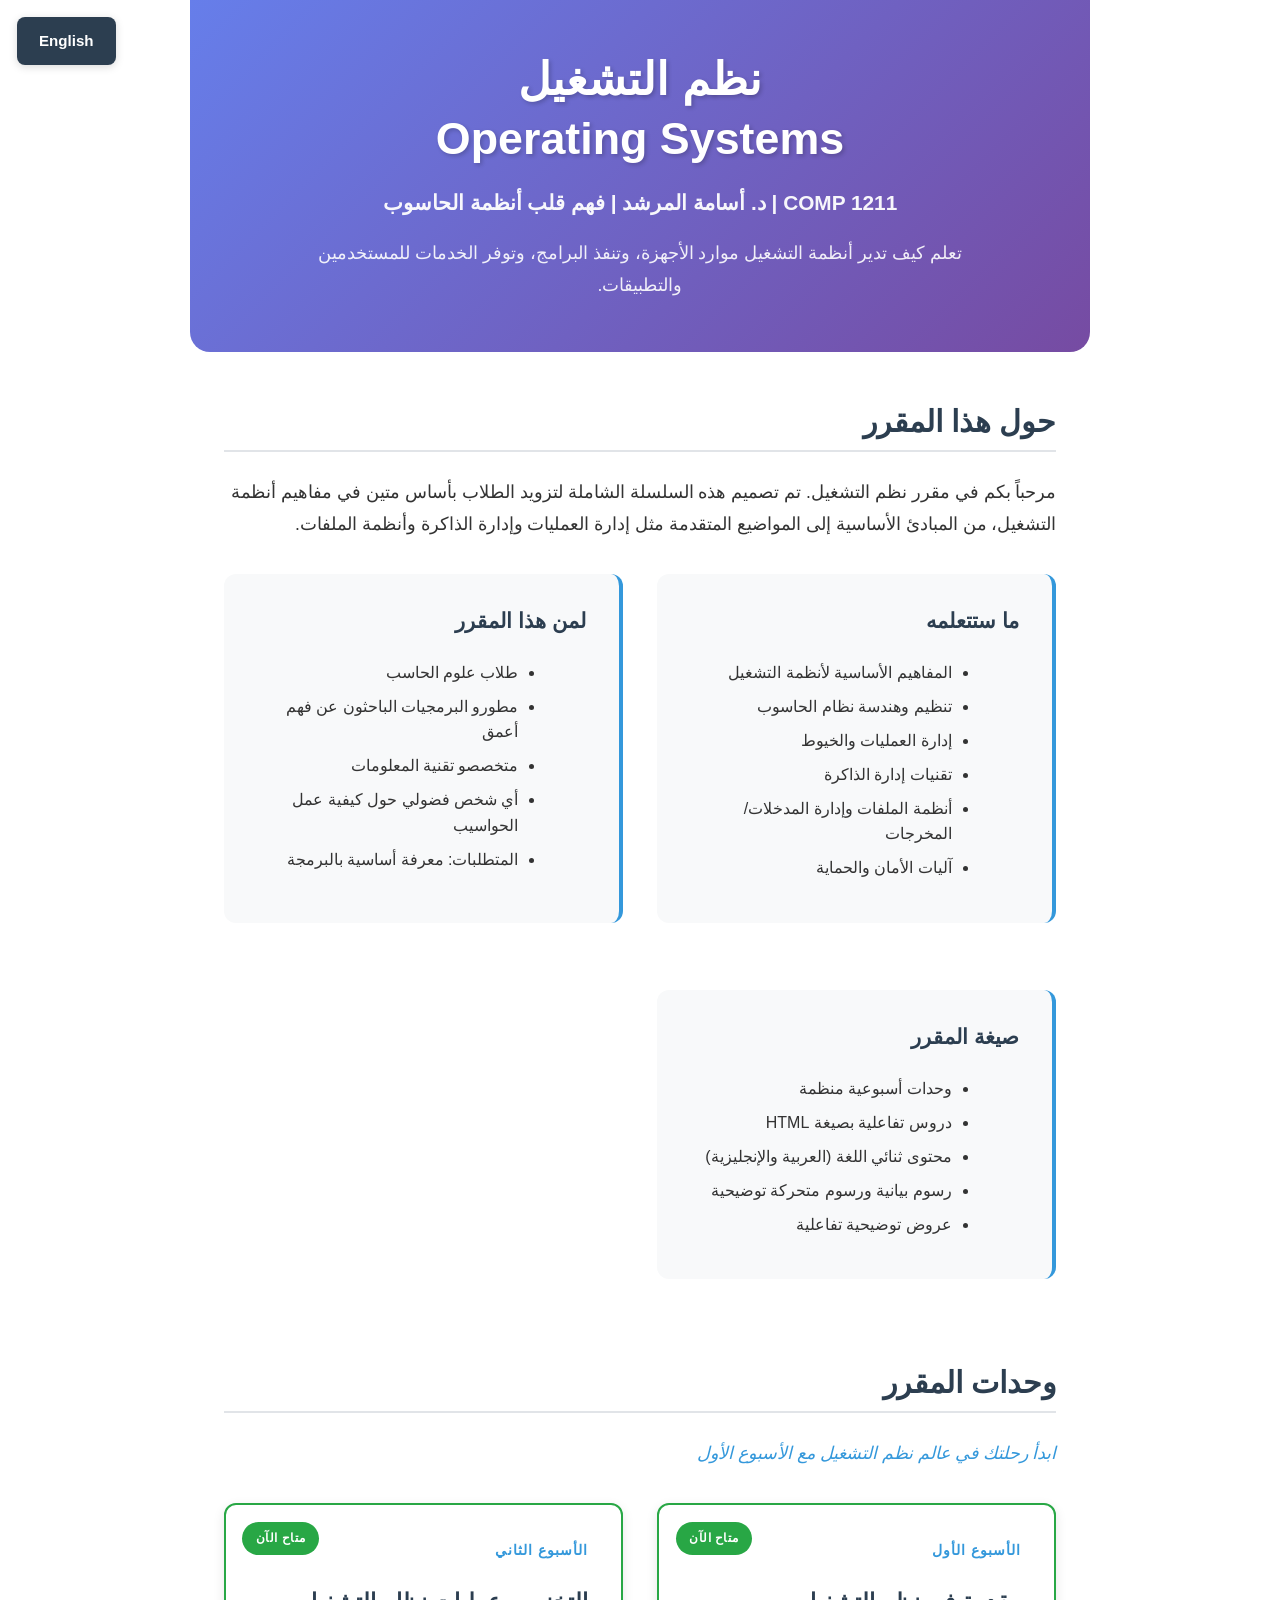
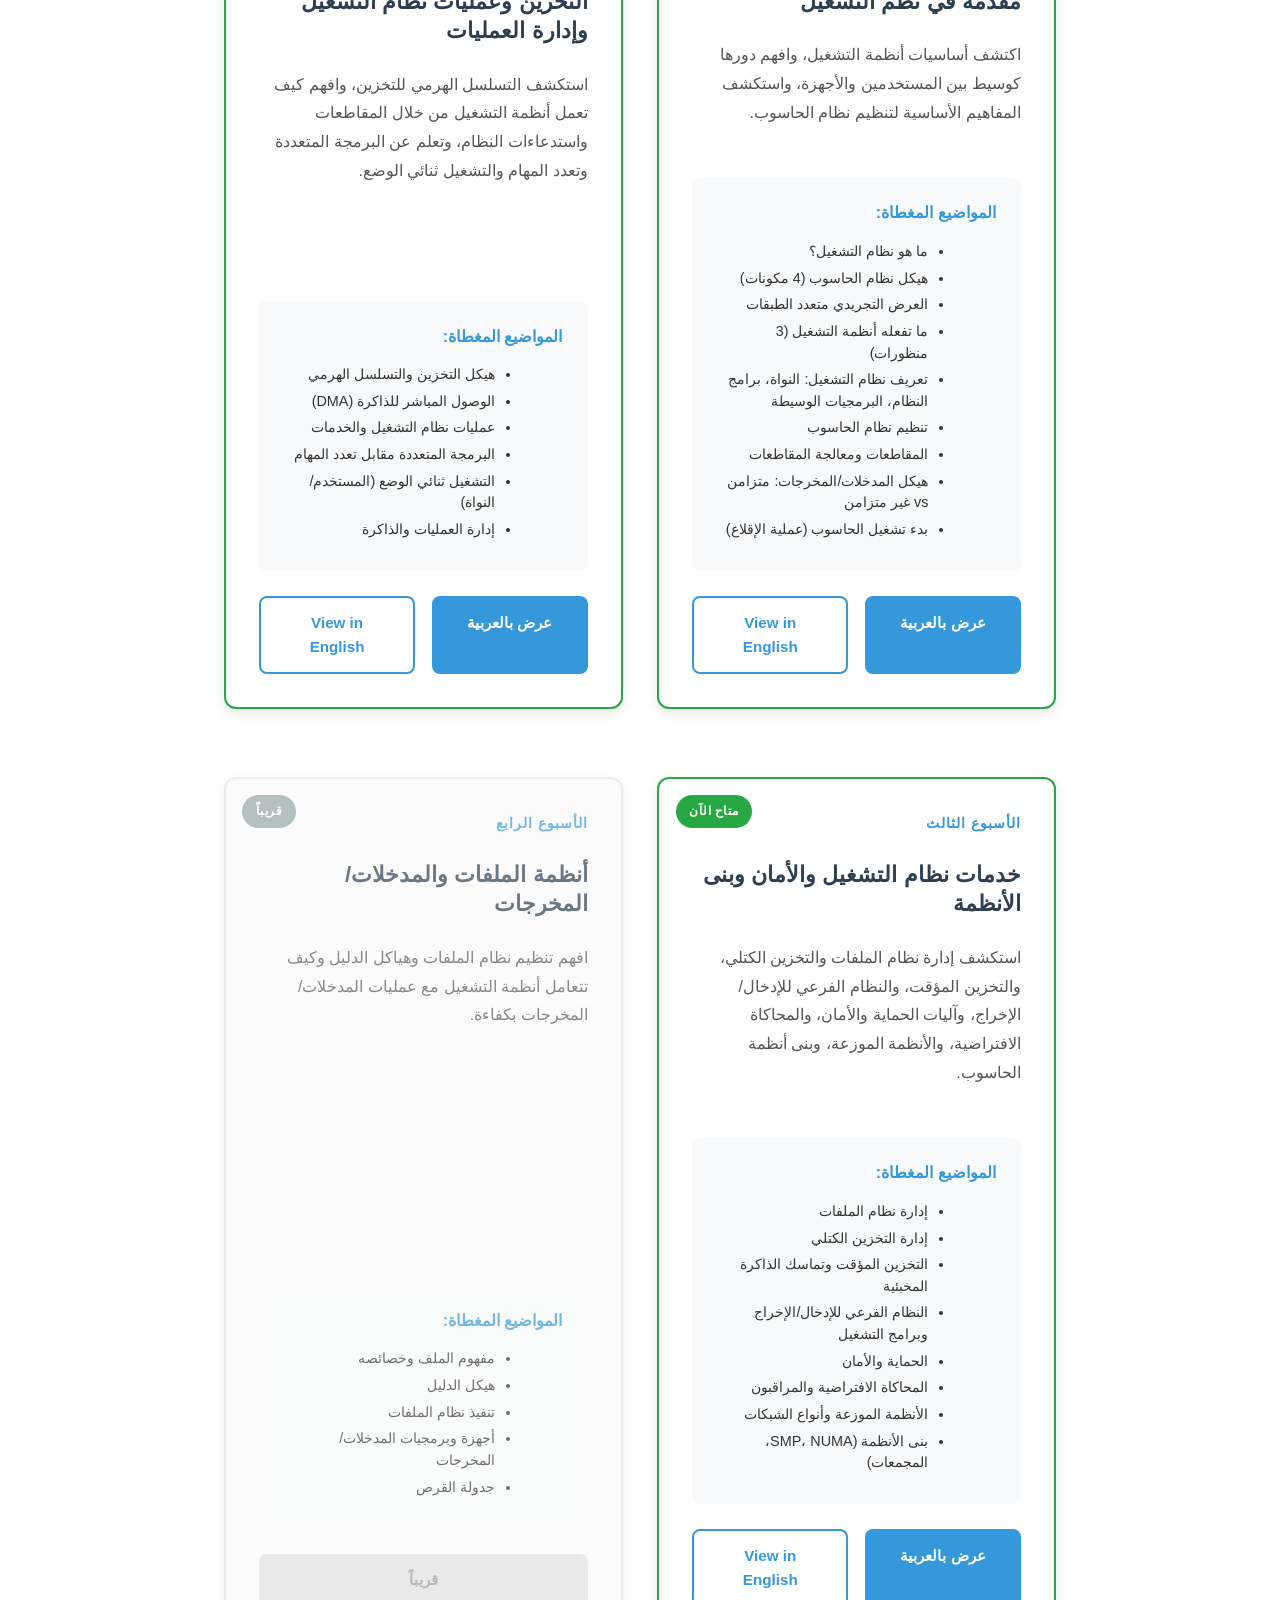
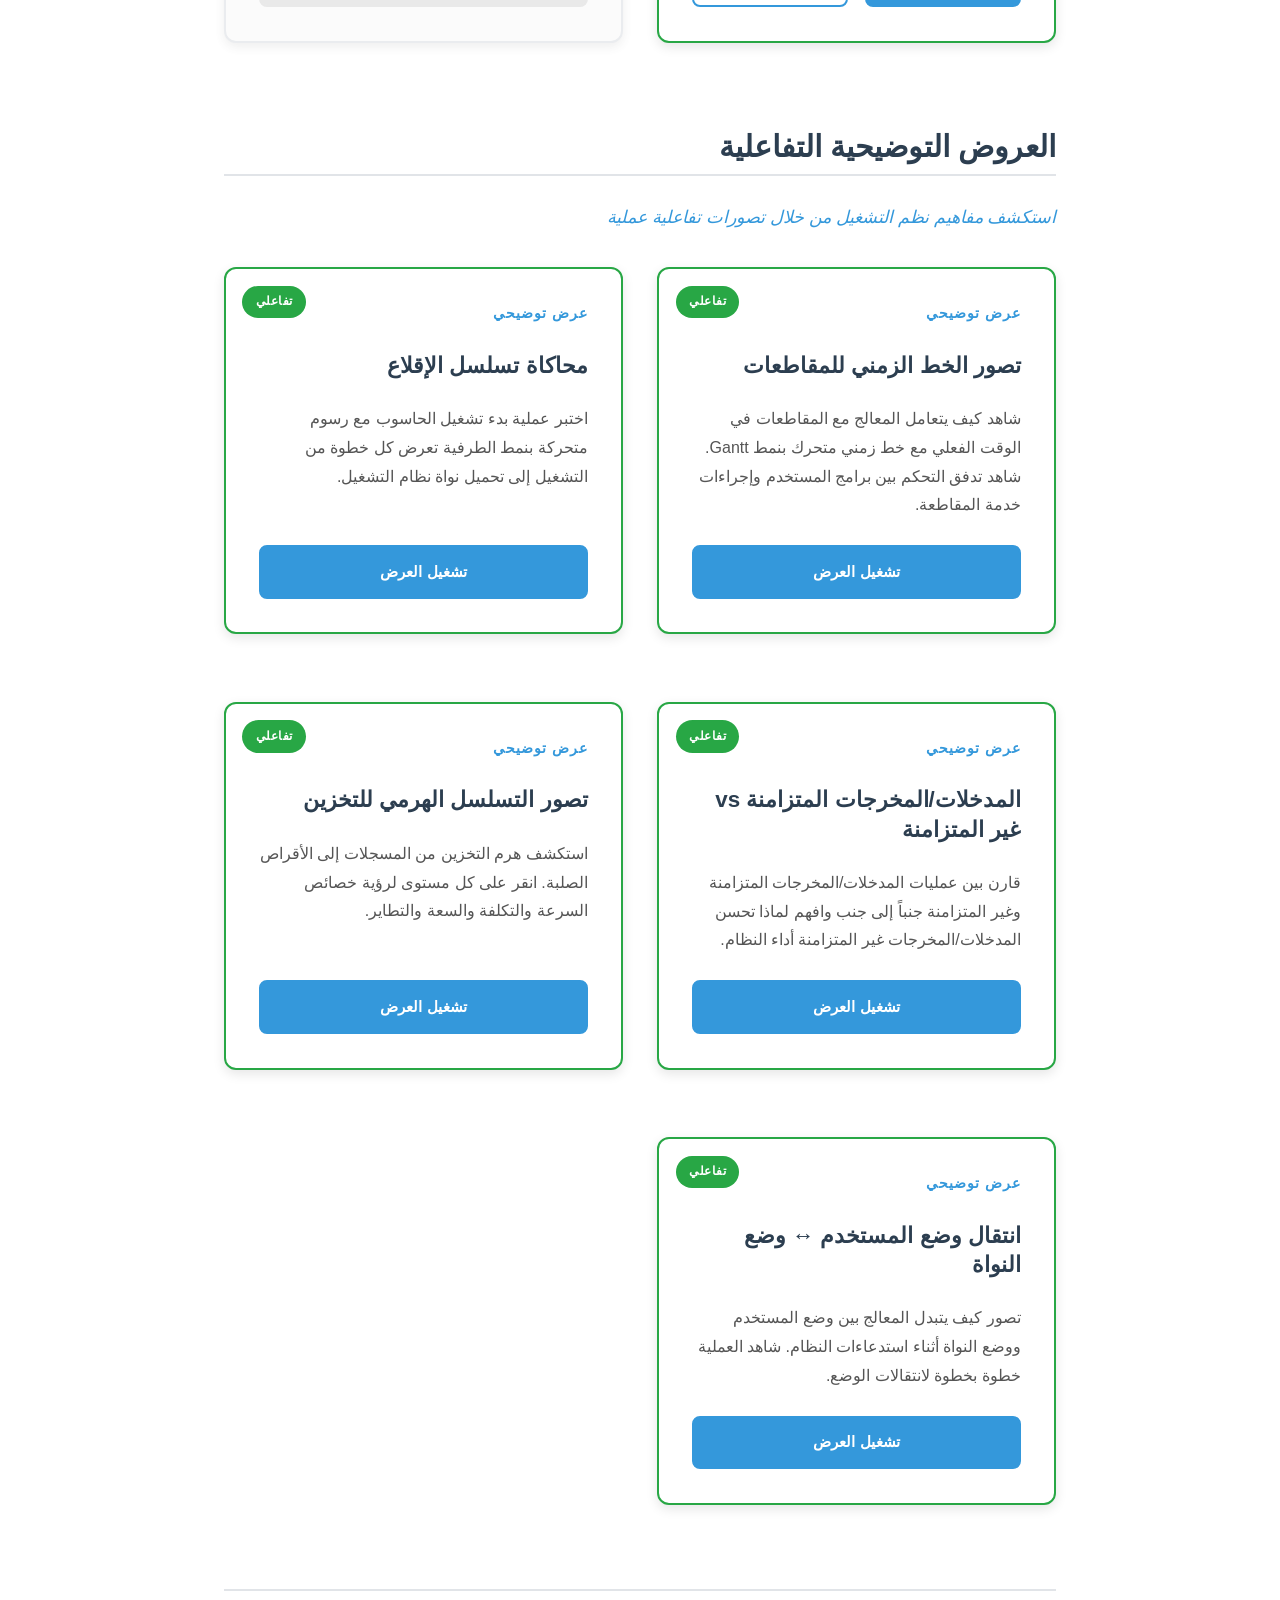
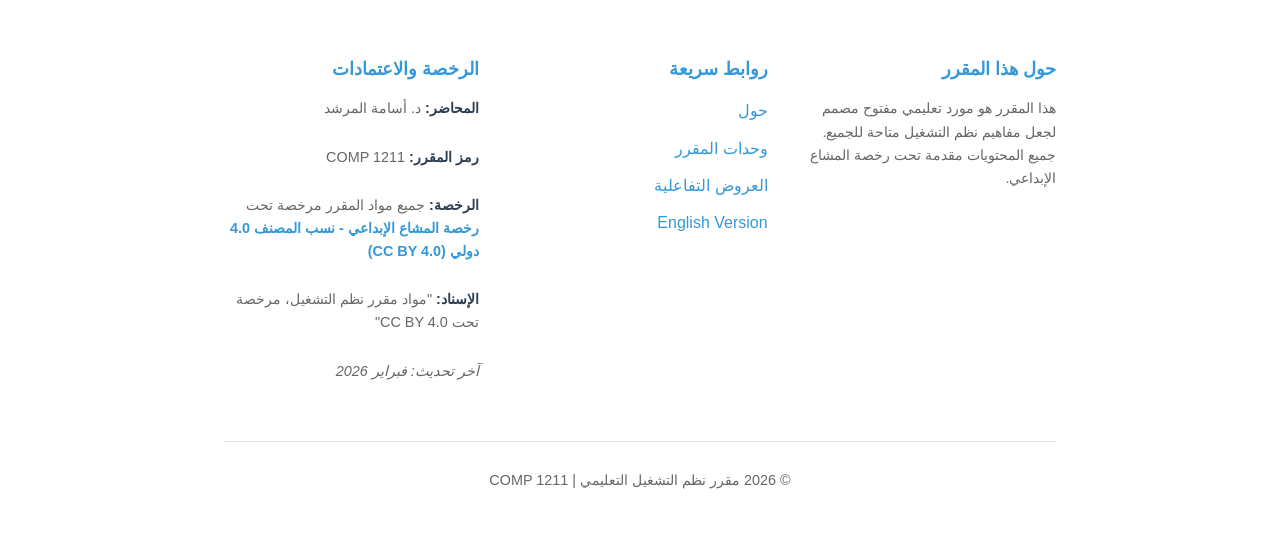
==== index_ar.html @ 10c5f525 "Initial commit Co-Authored-By: Claude Opus 4.6 <noreply@anthropic.com>" ====
<!DOCTYPE html>
<html lang="ar" dir="rtl">
<head>
    <meta charset="UTF-8">
    <meta name="viewport" content="width=device-width, initial-scale=1.0">
    <meta name="description" content="مقرر نظم التشغيل - تعلم مفاهيم أنظمة التشغيل وإدارة العمليات وإدارة الذاكرة والمزيد">
    <meta name="keywords" content="نظم التشغيل, علوم الحاسب, إدارة العمليات, إدارة الذاكرة, تعليم">
    <title>نظم التشغيل | Operating Systems Course</title>
    <link rel="stylesheet" href="css/styles.css">
    <link href="https://fonts.googleapis.com/css2?family=Cairo:wght@400;600;700&display=swap" rel="stylesheet">
</head>
<body>
    <!-- Language Switcher -->
    <div class="language-switcher">
        <a href="index.html" class="lang-button" title="Switch to English">English</a>
    </div>

    <header class="course-header">
        <h1>نظم التشغيل<br>Operating Systems</h1>
        <p class="course-subtitle">COMP 1211 | د. أسامة المرشد | فهم قلب أنظمة الحاسوب</p>
        <p class="course-tagline">تعلم كيف تدير أنظمة التشغيل موارد الأجهزة، وتنفذ البرامج، وتوفر الخدمات للمستخدمين والتطبيقات.</p>
    </header>

    <main>
        <!-- Course Overview Section -->
        <section id="overview" class="course-overview">
            <h2>حول هذا المقرر</h2>
            <p class="overview-intro">
                مرحباً بكم في مقرر نظم التشغيل. تم تصميم هذه السلسلة الشاملة لتزويد الطلاب
                بأساس متين في مفاهيم أنظمة التشغيل، من المبادئ الأساسية إلى المواضيع المتقدمة
                مثل إدارة العمليات وإدارة الذاكرة وأنظمة الملفات.
            </p>

            <div class="overview-grid">
                <article class="overview-card">
                    <h3>ما ستتعلمه</h3>
                    <ul>
                        <li>المفاهيم الأساسية لأنظمة التشغيل</li>
                        <li>تنظيم وهندسة نظام الحاسوب</li>
                        <li>إدارة العمليات والخيوط</li>
                        <li>تقنيات إدارة الذاكرة</li>
                        <li>أنظمة الملفات وإدارة المدخلات/المخرجات</li>
                        <li>آليات الأمان والحماية</li>
                    </ul>
                </article>

                <article class="overview-card">
                    <h3>لمن هذا المقرر</h3>
                    <ul>
                        <li>طلاب علوم الحاسب</li>
                        <li>مطورو البرمجيات الباحثون عن فهم أعمق</li>
                        <li>متخصصو تقنية المعلومات</li>
                        <li>أي شخص فضولي حول كيفية عمل الحواسيب</li>
                        <li>المتطلبات: معرفة أساسية بالبرمجة</li>
                    </ul>
                </article>

                <article class="overview-card">
                    <h3>صيغة المقرر</h3>
                    <ul>
                        <li>وحدات أسبوعية منظمة</li>
                        <li>دروس تفاعلية بصيغة HTML</li>
                        <li>محتوى ثنائي اللغة (العربية والإنجليزية)</li>
                        <li>رسوم بيانية ورسوم متحركة توضيحية</li>
                        <li>عروض توضيحية تفاعلية</li>
                    </ul>
                </article>
            </div>
        </section>

        <!-- Weekly Modules Section -->
        <section id="modules" class="modules-section">
            <h2>وحدات المقرر</h2>
            <p class="section-intro">ابدأ رحلتك في عالم نظم التشغيل مع الأسبوع الأول</p>

            <div class="week-cards-grid">
                <!-- Week 1 - Available -->
                <article class="week-card available">
                    <div class="week-number">الأسبوع الأول</div>
                    <span class="status-badge available">متاح الآن</span>

                    <h3>مقدمة في نظم التشغيل</h3>
                    <p class="week-description">
                        اكتشف أساسيات أنظمة التشغيل، وافهم دورها كوسيط
                        بين المستخدمين والأجهزة، واستكشف المفاهيم الأساسية لتنظيم نظام الحاسوب.
                    </p>

                    <div class="week-topics">
                        <h4>المواضيع المغطاة:</h4>
                        <ul>
                            <li>ما هو نظام التشغيل؟</li>
                            <li>هيكل نظام الحاسوب (4 مكونات)</li>
                            <li>العرض التجريدي متعدد الطبقات</li>
                            <li>ما تفعله أنظمة التشغيل (3 منظورات)</li>
                            <li>تعريف نظام التشغيل: النواة، برامج النظام، البرمجيات الوسيطة</li>
                            <li>تنظيم نظام الحاسوب</li>
                            <li>المقاطعات ومعالجة المقاطعات</li>
                            <li>هيكل المدخلات/المخرجات: متزامن vs غير متزامن</li>
                            <li>بدء تشغيل الحاسوب (عملية الإقلاع)</li>
                        </ul>
                    </div>

                    <div class="week-actions">
                        <a href="weeks/week1_ar.html" class="btn btn-primary">
                            <span>عرض بالعربية</span>
                        </a>
                        <a href="weeks/week1.html" class="btn btn-secondary">
                            <span>View in English</span>
                        </a>
                    </div>
                </article>

                <!-- Week 2 - Available -->
                <article class="week-card available">
                    <div class="week-number">الأسبوع الثاني</div>
                    <span class="status-badge available">متاح الآن</span>

                    <h3>التخزين وعمليات نظام التشغيل وإدارة العمليات</h3>
                    <p class="week-description">
                        استكشف التسلسل الهرمي للتخزين، وافهم كيف تعمل أنظمة التشغيل من خلال المقاطعات
                        واستدعاءات النظام، وتعلم عن البرمجة المتعددة وتعدد المهام والتشغيل ثنائي الوضع.
                    </p>

                    <div class="week-topics">
                        <h4>المواضيع المغطاة:</h4>
                        <ul>
                            <li>هيكل التخزين والتسلسل الهرمي</li>
                            <li>الوصول المباشر للذاكرة (DMA)</li>
                            <li>عمليات نظام التشغيل والخدمات</li>
                            <li>البرمجة المتعددة مقابل تعدد المهام</li>
                            <li>التشغيل ثنائي الوضع (المستخدم/النواة)</li>
                            <li>إدارة العمليات والذاكرة</li>
                        </ul>
                    </div>

                    <div class="week-actions">
                        <a href="weeks/week2_ar.html" class="btn btn-primary">
                            <span>عرض بالعربية</span>
                        </a>
                        <a href="weeks/week2.html" class="btn btn-secondary">
                            <span>View in English</span>
                        </a>
                    </div>
                </article>

                <!-- Week 3 - Available -->
                <article class="week-card available">
                    <div class="week-number">الأسبوع الثالث</div>
                    <span class="status-badge available">متاح الآن</span>

                    <h3>خدمات نظام التشغيل والأمان وبنى الأنظمة</h3>
                    <p class="week-description">
                        استكشف إدارة نظام الملفات والتخزين الكتلي، والتخزين المؤقت، والنظام الفرعي للإدخال/الإخراج،
                        وآليات الحماية والأمان، والمحاكاة الافتراضية، والأنظمة الموزعة، وبنى أنظمة الحاسوب.
                    </p>

                    <div class="week-topics">
                        <h4>المواضيع المغطاة:</h4>
                        <ul>
                            <li>إدارة نظام الملفات</li>
                            <li>إدارة التخزين الكتلي</li>
                            <li>التخزين المؤقت وتماسك الذاكرة المخبئية</li>
                            <li>النظام الفرعي للإدخال/الإخراج وبرامج التشغيل</li>
                            <li>الحماية والأمان</li>
                            <li>المحاكاة الافتراضية والمراقبون</li>
                            <li>الأنظمة الموزعة وأنواع الشبكات</li>
                            <li>بنى الأنظمة (SMP، NUMA، المجمعات)</li>
                        </ul>
                    </div>

                    <div class="week-actions">
                        <a href="weeks/week3_ar.html" class="btn btn-primary">
                            <span>عرض بالعربية</span>
                        </a>
                        <a href="weeks/week3.html" class="btn btn-secondary">
                            <span>View in English</span>
                        </a>
                    </div>
                </article>

                <!-- Week 4 - Coming Soon -->
                <article class="week-card coming-soon">
                    <div class="week-number">الأسبوع الرابع</div>
                    <span class="status-badge coming-soon">قريباً</span>

                    <h3>أنظمة الملفات والمدخلات/المخرجات</h3>
                    <p class="week-description">
                        افهم تنظيم نظام الملفات وهياكل الدليل وكيف تتعامل أنظمة التشغيل
                        مع عمليات المدخلات/المخرجات بكفاءة.
                    </p>

                    <div class="week-topics">
                        <h4>المواضيع المغطاة:</h4>
                        <ul>
                            <li>مفهوم الملف وخصائصه</li>
                            <li>هيكل الدليل</li>
                            <li>تنفيذ نظام الملفات</li>
                            <li>أجهزة وبرمجيات المدخلات/المخرجات</li>
                            <li>جدولة القرص</li>
                        </ul>
                    </div>

                    <div class="week-actions">
                        <a href="#" class="btn btn-disabled">
                            <span>قريباً</span>
                        </a>
                    </div>
                </article>
            </div>
        </section>

        <!-- Interactive Demos Section -->
        <section id="demos" class="modules-section">
            <h2>العروض التوضيحية التفاعلية</h2>
            <p class="section-intro">استكشف مفاهيم نظم التشغيل من خلال تصورات تفاعلية عملية</p>

            <div class="week-cards-grid">
                <!-- Interrupt Timeline Demo -->
                <article class="week-card available">
                    <div class="week-number">عرض توضيحي</div>
                    <span class="status-badge available">تفاعلي</span>

                    <h3>تصور الخط الزمني للمقاطعات</h3>
                    <p class="week-description">
                        شاهد كيف يتعامل المعالج مع المقاطعات في الوقت الفعلي مع خط زمني متحرك بنمط Gantt.
                        شاهد تدفق التحكم بين برامج المستخدم وإجراءات خدمة المقاطعة.
                    </p>

                    <div class="week-actions">
                        <a href="demos/interrupt_timeline_demo.html" class="btn btn-primary">
                            <span>تشغيل العرض</span>
                        </a>
                    </div>
                </article>

                <!-- Boot Sequence Demo -->
                <article class="week-card available">
                    <div class="week-number">عرض توضيحي</div>
                    <span class="status-badge available">تفاعلي</span>

                    <h3>محاكاة تسلسل الإقلاع</h3>
                    <p class="week-description">
                        اختبر عملية بدء تشغيل الحاسوب مع رسوم متحركة بنمط الطرفية تعرض
                        كل خطوة من التشغيل إلى تحميل نواة نظام التشغيل.
                    </p>

                    <div class="week-actions">
                        <a href="demos/boot_sequence_demo.html" class="btn btn-primary">
                            <span>تشغيل العرض</span>
                        </a>
                    </div>
                </article>

                <!-- I/O Comparison Demo -->
                <article class="week-card available">
                    <div class="week-number">عرض توضيحي</div>
                    <span class="status-badge available">تفاعلي</span>

                    <h3>المدخلات/المخرجات المتزامنة vs غير المتزامنة</h3>
                    <p class="week-description">
                        قارن بين عمليات المدخلات/المخرجات المتزامنة وغير المتزامنة جنباً إلى جنب وافهم
                        لماذا تحسن المدخلات/المخرجات غير المتزامنة أداء النظام.
                    </p>

                    <div class="week-actions">
                        <a href="demos/io_comparison_demo.html" class="btn btn-primary">
                            <span>تشغيل العرض</span>
                        </a>
                    </div>
                </article>

                <!-- Storage Hierarchy Demo -->
                <article class="week-card available">
                    <div class="week-number">عرض توضيحي</div>
                    <span class="status-badge available">تفاعلي</span>

                    <h3>تصور التسلسل الهرمي للتخزين</h3>
                    <p class="week-description">
                        استكشف هرم التخزين من المسجلات إلى الأقراص الصلبة. انقر على كل مستوى
                        لرؤية خصائص السرعة والتكلفة والسعة والتطاير.
                    </p>

                    <div class="week-actions">
                        <a href="demos/storage_hierarchy_demo.html" class="btn btn-primary">
                            <span>تشغيل العرض</span>
                        </a>
                    </div>
                </article>

                <!-- Mode Transition Demo -->
                <article class="week-card available">
                    <div class="week-number">عرض توضيحي</div>
                    <span class="status-badge available">تفاعلي</span>

                    <h3>انتقال وضع المستخدم ↔ وضع النواة</h3>
                    <p class="week-description">
                        تصور كيف يتبدل المعالج بين وضع المستخدم ووضع النواة أثناء
                        استدعاءات النظام. شاهد العملية خطوة بخطوة لانتقالات الوضع.
                    </p>

                    <div class="week-actions">
                        <a href="demos/mode_transition_demo.html" class="btn btn-primary">
                            <span>تشغيل العرض</span>
                        </a>
                    </div>
                </article>
            </div>
        </section>
    </main>

    <footer>
        <section class="footer-content">
            <div class="footer-info">
                <h3>حول هذا المقرر</h3>
                <p>
                    هذا المقرر هو مورد تعليمي مفتوح مصمم لجعل مفاهيم نظم التشغيل
                    متاحة للجميع. جميع المحتويات مقدمة تحت رخصة المشاع الإبداعي.
                </p>
            </div>

            <div class="footer-links">
                <h3>روابط سريعة</h3>
                <ul>
                    <li><a href="#overview">حول</a></li>
                    <li><a href="#modules">وحدات المقرر</a></li>
                    <li><a href="#demos">العروض التفاعلية</a></li>
                    <li><a href="index.html">English Version</a></li>
                </ul>
            </div>

            <div class="footer-license">
                <h3>الرخصة والاعتمادات</h3>
                <p>
                    <strong>المحاضر:</strong> د. أسامة المرشد
                </p>
                <p><strong>رمز المقرر:</strong> COMP 1211</p>
                <p>
                    <strong>الرخصة:</strong> جميع مواد المقرر مرخصة تحت
                    <a href="https://creativecommons.org/licenses/by/4.0/" target="_blank" rel="noopener">
                        رخصة المشاع الإبداعي - نسب المصنف 4.0 دولي (CC BY 4.0)
                    </a>
                </p>
                <p>
                    <strong>الإسناد:</strong> "مواد مقرر نظم التشغيل، مرخصة تحت CC BY 4.0"
                </p>
                <p class="last-updated">آخر تحديث: فبراير 2026</p>
            </div>
        </section>

        <div class="footer-bottom">
            <p>&copy; 2026 مقرر نظم التشغيل التعليمي | COMP 1211</p>
        </div>
    </footer>
</body>
</html>
---- css/styles.css ----
/* ===================================
   Operating Systems Course
   Stylesheet for Screen and Print
   Based on DS-AI Course Style
   =================================== */

/* === BASE STYLES === */
* {
    margin: 0;
    padding: 0;
    box-sizing: border-box;
}

:root {
    /* Color Palette */
    --primary-color: #2c3e50;
    --secondary-color: #3498db;
    --accent-color: #e74c3c;
    --text-color: #333;
    --light-gray: #f8f9fa;
    --border-color: #e1e4e8;
    --highlight-bg: #fff3cd;
    --success-green: #28a745;

    /* Typography */
    --font-family: -apple-system, BlinkMacSystemFont, "Segoe UI", Helvetica, Arial, sans-serif;
    --mono-font: "Courier New", Courier, monospace;
    --base-font-size: 16px;
    --line-height: 1.6;

    /* Spacing */
    --spacing-xs: 0.5rem;
    --spacing-sm: 1rem;
    --spacing-md: 1.5rem;
    --spacing-lg: 2rem;
    --spacing-xl: 3rem;
}

body {
    font-family: var(--font-family);
    font-size: var(--base-font-size);
    line-height: var(--line-height);
    color: var(--text-color);
    background-color: #ffffff;
    max-width: 900px;
    margin: 0 auto;
    padding: var(--spacing-lg);
}

/* === TYPOGRAPHY === */
h1, h2, h3, h4, h5, h6 {
    color: var(--primary-color);
    font-weight: 600;
    line-height: 1.3;
    margin-top: var(--spacing-lg);
    margin-bottom: var(--spacing-md);
}

h1 {
    font-size: 2.5em;
    border-bottom: 3px solid var(--secondary-color);
    padding-bottom: var(--spacing-sm);
    margin-top: 0;
}

h2 {
    font-size: 2em;
    border-bottom: 2px solid var(--border-color);
    padding-bottom: var(--spacing-xs);
}

h3 {
    font-size: 1.5em;
    color: var(--secondary-color);
}

h4 {
    font-size: 1.2em;
    font-weight: 600;
}

p {
    margin-bottom: var(--spacing-md);
}

ul, ol {
    margin-left: var(--spacing-lg);
    margin-bottom: var(--spacing-md);
}

li {
    margin-bottom: var(--spacing-xs);
}

ul ul, ol ol, ul ol, ol ul {
    margin-top: var(--spacing-xs);
    margin-bottom: var(--spacing-xs);
}

strong {
    color: var(--primary-color);
    font-weight: 600;
}

em {
    font-style: italic;
    color: var(--accent-color);
}

/* === HEADER === */
header {
    text-align: center;
    margin-bottom: var(--spacing-xl);
    padding: var(--spacing-lg);
    background: linear-gradient(135deg, var(--primary-color) 0%, var(--secondary-color) 100%);
    color: white;
    border-radius: 8px;
}

header h1 {
    color: white;
    border-bottom: none;
    margin-bottom: var(--spacing-sm);
}

.subtitle {
    font-size: 1.2em;
    font-style: italic;
    opacity: 0.9;
}

/* === TABLE OF CONTENTS === */
.table-of-contents {
    background-color: var(--light-gray);
    border: 2px solid var(--border-color);
    border-radius: 8px;
    padding: var(--spacing-md);
    margin-bottom: var(--spacing-xl);
}

.table-of-contents h2 {
    font-size: 1.3em;
    margin-top: 0;
    border-bottom: none;
    color: var(--secondary-color);
}

.table-of-contents ul {
    list-style-type: none;
    margin-left: 0;
}

.table-of-contents li {
    margin-bottom: var(--spacing-sm);
}

.table-of-contents a {
    color: var(--secondary-color);
    text-decoration: none;
    font-weight: 500;
    transition: color 0.3s ease;
}

.table-of-contents a:hover {
    color: var(--accent-color);
    text-decoration: underline;
}

/* === SECTIONS === */
section {
    margin-bottom: var(--spacing-xl);
}

.content-section {
    border-left: 4px solid var(--secondary-color);
    padding-left: var(--spacing-lg);
}

.section-intro {
    font-size: 1.1em;
    font-style: italic;
    color: var(--secondary-color);
    margin-bottom: var(--spacing-md);
}

/* === LEARNING OBJECTIVES === */
.learning-objectives {
    background-color: #e3f2fd;
    border: 2px solid var(--secondary-color);
    border-radius: 8px;
    padding: var(--spacing-lg);
    margin-bottom: var(--spacing-xl);
}

.learning-objectives h2 {
    color: var(--secondary-color);
    margin-top: 0;
    border-bottom: none;
}

.learning-objectives ul {
    margin-bottom: 0;
}

.learning-objectives li {
    font-weight: 500;
}

/* === SPECIAL BOXES === */
.key-message,
.definition,
.key-pattern,
.limitations-box {
    padding: var(--spacing-md);
    margin: var(--spacing-md) 0;
    border-radius: 6px;
    border-left: 5px solid;
}

.key-message {
    background-color: var(--highlight-bg);
    border-left-color: #ffc107;
}

.definition {
    background-color: #d4edda;
    border-left-color: var(--success-green);
}

.key-pattern {
    background-color: #d1ecf1;
    border-left-color: #17a2b8;
}

.limitations-box {
    background-color: #f8d7da;
    border-left-color: var(--accent-color);
}

.example {
    background-color: var(--light-gray);
    padding: var(--spacing-md);
    margin: var(--spacing-md) 0;
    border-left: 4px solid var(--border-color);
    border-radius: 4px;
}

/* === ARTICLES (Sub-sections) === */
article {
    margin-bottom: var(--spacing-lg);
}

.os-perspective,
.os-component,
.history-period {
    background-color: #fafbfc;
    padding: var(--spacing-md);
    margin: var(--spacing-md) 0;
    border: 1px solid var(--border-color);
    border-radius: 6px;
}

.os-perspective h4,
.history-period h3 {
    color: var(--secondary-color);
    margin-top: 0;
}

/* === CODE AND DIAGRAMS === */
.diagram-code {
    margin: var(--spacing-lg) 0;
}

.diagram-code pre {
    background-color: #f6f8fa;
    border: 1px solid var(--border-color);
    border-radius: 6px;
    padding: var(--spacing-md);
    overflow-x: auto;
    font-family: var(--mono-font);
    font-size: 0.9em;
    line-height: 1.4;
}

.diagram-code code {
    color: var(--primary-color);
}

.component-explanation {
    background-color: var(--light-gray);
    padding: var(--spacing-md);
    margin: var(--spacing-md) 0;
    border-radius: 6px;
}

.component-explanation p {
    margin-bottom: var(--spacing-sm);
}

.component-explanation strong {
    color: var(--secondary-color);
}

/* === IMAGES === */
figure {
    margin: var(--spacing-lg) 0;
    text-align: center;
}

figure img {
    max-width: 100%;
    height: auto;
    border: 1px solid var(--border-color);
    border-radius: 8px;
    box-shadow: 0 4px 6px rgba(0, 0, 0, 0.1);
}

figcaption {
    margin-top: var(--spacing-sm);
    font-style: italic;
    color: #666;
    font-size: 0.9em;
}

.content-image {
    max-width: 100%;
    height: auto;
    display: block;
    margin: 1.5rem auto;
    border: 1px solid var(--border-color);
    border-radius: 8px;
    box-shadow: 0 4px 6px rgba(0, 0, 0, 0.1);
}

.image-credit {
    display: block;
    font-size: 0.8em;
    color: #999;
    margin-top: var(--spacing-xs);
}

/* === SUMMARY === */
.summary {
    background-color: #f0f9ff;
    padding: var(--spacing-lg);
    border: 2px solid var(--secondary-color);
    border-radius: 8px;
}

.summary h2 {
    color: var(--secondary-color);
    margin-top: 0;
}

.summary ol {
    margin-left: var(--spacing-xl);
}

.summary li {
    margin-bottom: var(--spacing-md);
    font-size: 1.05em;
}

/* === TABLES === */
table {
    width: 100%;
    border-collapse: collapse;
    margin: var(--spacing-md) 0;
    background: white;
    font-size: 0.95em;
}

table, th, td {
    border: 1px solid var(--border-color);
}

th, td {
    padding: 0.75rem 1rem;
    text-align: left;
    vertical-align: top;
    word-wrap: break-word;
    overflow-wrap: break-word;
    hyphens: auto;
}

th {
    background: var(--primary-color);
    color: white;
    font-weight: 600;
    white-space: nowrap;
}

td {
    background: white;
}

tbody tr:nth-child(even) td {
    background: var(--light-gray);
}

/* RTL table support */
[dir="rtl"] th,
[dir="rtl"] td {
    text-align: right;
}

/* === FOOTER === */
footer {
    margin-top: var(--spacing-xl);
    padding-top: var(--spacing-lg);
    border-top: 2px solid var(--border-color);
}

#image-credits {
    background-color: var(--light-gray);
    padding: var(--spacing-md);
    border-radius: 6px;
}

#image-credits h2 {
    font-size: 1.2em;
    margin-top: 0;
}

.credits-intro {
    font-style: italic;
    color: #666;
}

.credits-list {
    list-style-type: none;
    margin-left: 0;
    font-size: 0.85em;
}

.credits-list li {
    padding: var(--spacing-xs) 0;
    border-bottom: 1px solid var(--border-color);
}

.credits-list li:last-child {
    border-bottom: none;
}

/* === LINKS === */
a {
    color: var(--secondary-color);
    text-decoration: none;
}

a:hover {
    text-decoration: underline;
}

/* ===================================
   CSS DIAGRAMS FOR OS COURSE
   =================================== */

/* === GENERAL DIAGRAM STYLES === */
.diagram-container {
    margin: var(--spacing-xl) 0;
    padding: var(--spacing-md);
    background-color: var(--light-gray);
    border-radius: 8px;
    border: 1px solid var(--border-color);
}

.diagram-title-section {
    text-align: center;
    margin-bottom: var(--spacing-lg);
}

.diagram-title {
    font-size: 1.8em;
    color: var(--primary-color);
    margin-bottom: var(--spacing-xs);
}

.diagram-subtitle {
    font-size: 1em;
    color: #666;
    font-style: italic;
    margin: 0;
}

.diagram-note {
    text-align: center;
    font-size: 0.9em;
    color: #666;
    font-style: italic;
    margin-top: var(--spacing-md);
}

/* === FOUR COMPONENTS GRID (Computer System Structure) === */
.four-components-grid {
    display: grid;
    grid-template-columns: 1fr;
    gap: 0;
    max-width: 600px;
    margin: 0 auto;
}

.component-layer {
    padding: 1.5rem;
    text-align: center;
    border: 2px solid var(--primary-color);
    color: white;
    transition: transform 0.3s ease;
}

.component-layer:hover {
    transform: scale(1.02);
}

.component-layer h4 {
    color: white;
    margin: 0 0 0.5rem 0;
    font-size: 1.3em;
}

.component-layer p {
    margin: 0;
    font-size: 0.9em;
    opacity: 0.9;
}

.layer-users {
    background: #9b59b6;
    border-radius: 8px 8px 0 0;
}

.layer-applications {
    background: #3498db;
}

.layer-os {
    background: #e74c3c;
}

.layer-hardware {
    background: #2c3e50;
    border-radius: 0 0 8px 8px;
}

/* === LAYERED VIEW DIAGRAM === */
.layered-view {
    display: flex;
    flex-direction: column;
    align-items: center;
    gap: 0;
    max-width: 500px;
    margin: 0 auto;
}

.layer-item {
    width: 100%;
    padding: 1.5rem;
    text-align: center;
    color: white;
    font-weight: 600;
    font-size: 1.1em;
    border: 2px solid var(--primary-color);
    position: relative;
}

.layer-item::after {
    content: '↕';
    position: absolute;
    bottom: -20px;
    left: 50%;
    transform: translateX(-50%);
    color: var(--primary-color);
    font-size: 1.5em;
    z-index: 10;
}

.layer-item:last-child::after {
    display: none;
}

/* === THREE PERSPECTIVES GRID (OS View) === */
.three-perspectives-grid {
    display: grid;
    grid-template-columns: repeat(auto-fit, minmax(250px, 1fr));
    gap: 1.5rem;
    margin: var(--spacing-lg) 0;
}

.perspective-card {
    padding: 1.5rem;
    border-radius: 10px;
    border: 3px solid var(--primary-color);
    color: white;
    text-align: center;
}

.perspective-card h4 {
    color: white;
    margin: 0 0 1rem 0;
    font-size: 1.3em;
}

.perspective-card p {
    margin: 0;
    font-size: 0.95em;
    line-height: 1.5;
}

.perspective-pc { background: #3498db; }
.perspective-shared { background: #e74c3c; }
.perspective-mobile { background: #27ae60; }

/* === OS DEFINITION CIRCLES === */
.os-circles-container {
    display: flex;
    justify-content: center;
    align-items: center;
    padding: 2rem;
}

.os-circles {
    position: relative;
    width: 350px;
    height: 350px;
}

.circle {
    position: absolute;
    border-radius: 50%;
    display: flex;
    justify-content: center;
    align-items: center;
    text-align: center;
    color: white;
    font-weight: 600;
    border: 3px solid var(--primary-color);
}

.circle-outer {
    width: 350px;
    height: 350px;
    background: rgba(155, 89, 182, 0.3);
    top: 0;
    left: 0;
}

.circle-middle {
    width: 250px;
    height: 250px;
    background: rgba(52, 152, 219, 0.5);
    top: 50px;
    left: 50px;
}

.circle-inner {
    width: 150px;
    height: 150px;
    background: #e74c3c;
    top: 100px;
    left: 100px;
}

.circle-label {
    position: absolute;
    font-size: 0.85em;
    color: var(--primary-color);
    font-weight: 600;
}

.label-middleware { top: 15px; left: 50%; transform: translateX(-50%); }
.label-system { top: 65px; left: 50%; transform: translateX(-50%); color: white; }
.label-kernel { color: white; }

/* Kernel pulsing animation */
.circle-inner {
    animation: pulse 2s ease-in-out infinite;
}

@keyframes pulse {
    0%, 100% { box-shadow: 0 0 0 0 rgba(231, 76, 60, 0.4); }
    50% { box-shadow: 0 0 0 15px rgba(231, 76, 60, 0); }
}

/* === BUS ARCHITECTURE DIAGRAM === */
.bus-diagram {
    display: flex;
    flex-direction: column;
    align-items: center;
    gap: 1rem;
    padding: 1rem;
}

.bus-components {
    display: flex;
    justify-content: space-around;
    width: 100%;
    gap: 1rem;
    flex-wrap: wrap;
}

.bus-component {
    background: #3498db;
    color: white;
    padding: 1rem 1.5rem;
    border-radius: 8px;
    text-align: center;
    min-width: 100px;
    border: 2px solid var(--primary-color);
}

.bus-component.cpu { background: #e74c3c; }
.bus-component.memory { background: #27ae60; }
.bus-component.controller { background: #9b59b6; }

.bus-line {
    width: 90%;
    height: 20px;
    background: linear-gradient(90deg, #3498db, #e74c3c, #27ae60);
    border-radius: 10px;
    position: relative;
    border: 2px solid var(--primary-color);
}

.bus-line::before {
    content: 'System Bus';
    position: absolute;
    top: 50%;
    left: 50%;
    transform: translate(-50%, -50%);
    color: white;
    font-weight: 600;
    font-size: 0.9em;
}

.devices-row {
    display: flex;
    justify-content: space-around;
    width: 100%;
    gap: 1rem;
    flex-wrap: wrap;
}

.device {
    background: var(--light-gray);
    padding: 0.8rem 1.2rem;
    border-radius: 6px;
    border: 2px dashed var(--border-color);
    font-size: 0.9em;
}

/* === INTERRUPT TIMELINE === */
.interrupt-timeline {
    display: flex;
    flex-direction: column;
    gap: 0.5rem;
    margin: var(--spacing-lg) 0;
}

.timeline-row {
    display: flex;
    align-items: center;
    gap: 1rem;
}

.timeline-label {
    width: 80px;
    font-weight: 600;
    font-size: 0.9em;
    text-align: right;
}

.timeline-bar {
    flex: 1;
    height: 30px;
    background: var(--light-gray);
    border-radius: 4px;
    position: relative;
    overflow: hidden;
}

.timeline-segment {
    position: absolute;
    height: 100%;
    display: flex;
    align-items: center;
    justify-content: center;
    color: white;
    font-size: 0.75em;
    font-weight: 600;
}

.segment-running { background: #27ae60; }
.segment-interrupt { background: #e74c3c; }
.segment-isr { background: #f39c12; }
.segment-waiting { background: #95a5a6; }

/* === I/O COMPARISON === */
.io-comparison {
    display: grid;
    grid-template-columns: 1fr 1fr;
    gap: 2rem;
    margin: var(--spacing-lg) 0;
}

.io-type {
    padding: 1.5rem;
    border-radius: 8px;
    border: 2px solid var(--primary-color);
}

.io-type h4 {
    text-align: center;
    margin-top: 0;
    padding-bottom: 0.5rem;
    border-bottom: 2px solid currentColor;
}

.io-sync { background: #fff5f5; }
.io-sync h4 { color: #e74c3c; }

.io-async { background: #f0fff4; }
.io-async h4 { color: #27ae60; }

.io-steps {
    list-style: none;
    margin: 1rem 0 0 0;
    padding: 0;
}

.io-steps li {
    padding: 0.5rem;
    margin: 0.5rem 0;
    background: white;
    border-radius: 4px;
    font-size: 0.9em;
    position: relative;
    padding-left: 2rem;
}

.io-steps li::before {
    content: counter(step);
    counter-increment: step;
    position: absolute;
    left: 0.5rem;
    width: 20px;
    height: 20px;
    background: var(--secondary-color);
    color: white;
    border-radius: 50%;
    font-size: 0.8em;
    display: flex;
    align-items: center;
    justify-content: center;
}

.io-type .io-steps {
    counter-reset: step;
}

/* === BOOT SEQUENCE === */
.boot-sequence {
    background: #1a1a2e;
    color: #0f0;
    padding: 1.5rem;
    border-radius: 8px;
    font-family: var(--mono-font);
    font-size: 0.9em;
}

.boot-step {
    padding: 0.5rem 0;
    border-bottom: 1px solid #333;
    display: flex;
    align-items: center;
    gap: 1rem;
}

.boot-step:last-child {
    border-bottom: none;
}

.boot-icon {
    font-size: 1.2em;
}

.boot-text {
    flex: 1;
}

.boot-status {
    color: #0f0;
}

.boot-status.loading {
    color: #ff0;
}

/* === RESPONSIVE DESIGN === */
@media screen and (max-width: 768px) {
    body {
        padding: var(--spacing-sm);
    }

    h1 {
        font-size: 2em;
    }

    h2 {
        font-size: 1.6em;
    }

    h3 {
        font-size: 1.3em;
    }

    .content-section {
        padding-left: var(--spacing-sm);
        border-left-width: 3px;
    }

    .four-components-grid,
    .three-perspectives-grid {
        grid-template-columns: 1fr;
    }

    .io-comparison {
        grid-template-columns: 1fr;
    }

    .bus-components,
    .devices-row {
        flex-direction: column;
        align-items: center;
    }

    .os-circles-container {
        transform: scale(0.8);
    }
}

@media screen and (max-width: 480px) {
    .os-circles-container {
        transform: scale(0.6);
    }

    .timeline-label {
        width: 60px;
        font-size: 0.8em;
    }
}

/* ===================================
   PRINT STYLES FOR A4 FORMAT
   =================================== */
@media print {
    @page {
        size: A4;
        margin: 2cm 1.5cm;
    }

    body {
        font-size: 11pt;
        line-height: 1.5;
        color: #000;
        background: white;
        max-width: 100%;
        padding: 0;
        margin: 0;
    }

    nav,
    .no-print,
    .table-of-contents {
        display: none !important;
    }

    h1 {
        font-size: 20pt;
        page-break-before: auto;
        page-break-after: avoid;
        margin-top: 0;
    }

    h2 {
        font-size: 16pt;
        page-break-after: avoid;
        page-break-before: auto;
        margin-top: 1.5em;
    }

    h3 {
        font-size: 13pt;
        page-break-after: avoid;
    }

    h4 {
        font-size: 12pt;
        page-break-after: avoid;
    }

    p, li {
        orphans: 3;
        widows: 3;
    }

    a[href]:after {
        content: none !important;
    }

    a {
        color: #000;
        text-decoration: none;
    }

    section {
        page-break-inside: avoid;
        margin-bottom: 1.5em;
    }

    article {
        page-break-inside: avoid;
    }

    header {
        background: white !important;
        color: var(--primary-color) !important;
        border: 3pt solid #3498db;
        padding: 1cm;
        text-align: center;
        page-break-after: avoid;
        print-color-adjust: exact;
        -webkit-print-color-adjust: exact;
    }

    header h1 {
        color: #2c3e50 !important;
        border-bottom: 2pt solid #3498db;
        padding-bottom: 0.5em;
    }

    .learning-objectives {
        background: #e3f2fd !important;
        border: 2pt solid #3498db !important;
        page-break-inside: avoid;
        padding: 0.5cm;
        margin: 0.5cm 0;
        print-color-adjust: exact;
        -webkit-print-color-adjust: exact;
    }

    .key-message {
        background: #fff9e6 !important;
        border-left: 4pt solid #ffc107 !important;
        page-break-inside: avoid;
        padding: 0.5cm;
        margin: 0.5cm 0;
        print-color-adjust: exact;
        -webkit-print-color-adjust: exact;
    }

    .definition {
        background: #e8f5e9 !important;
        border-left: 4pt solid #28a745 !important;
        page-break-inside: avoid;
        padding: 0.5cm;
        margin: 0.5cm 0;
        print-color-adjust: exact;
        -webkit-print-color-adjust: exact;
    }

    .limitations-box {
        background: #ffebee !important;
        border-left: 4pt solid #e74c3c !important;
        page-break-inside: avoid;
        padding: 0.5cm;
        margin: 0.5cm 0;
        print-color-adjust: exact;
        -webkit-print-color-adjust: exact;
    }

    .summary {
        background: #f0f9ff !important;
        border: 2pt solid #3498db !important;
        page-break-inside: avoid;
        padding: 0.5cm;
        margin: 0.5cm 0;
        print-color-adjust: exact;
        -webkit-print-color-adjust: exact;
    }

    .diagram-container {
        page-break-inside: avoid;
        margin: 0.5cm 0;
    }

    .language-switcher {
        display: none !important;
    }

    [dir="rtl"] .content-section {
        border-left: none;
        border-right: 3pt solid #3498db;
        padding-left: 0;
        padding-right: 0.5cm;
    }

    * {
        box-shadow: none !important;
        text-shadow: none !important;
    }

    body,
    h1, h2, h3, h4, h5, h6,
    p, li, td, th, span, div {
        color: #000 !important;
    }

    .content-section {
        border-left: 3pt solid #3498db;
        padding-left: 0.5cm;
        print-color-adjust: exact;
        -webkit-print-color-adjust: exact;
    }
}

/* ============================================
   RTL SUPPORT FOR ARABIC
   ============================================ */

[dir="rtl"] {
    direction: rtl;
    text-align: right;
}

[dir="rtl"] .content-section {
    border-left: none;
    border-right: 4px solid var(--primary-color);
    padding-left: 0;
    padding-right: var(--spacing-md);
}

[dir="rtl"] .table-of-contents {
    text-align: right;
}

[dir="rtl"] .table-of-contents a {
    padding-left: 0;
    padding-right: var(--spacing-sm);
}

[dir="rtl"] ul,
[dir="rtl"] ol {
    padding-right: 2rem;
    padding-left: 0;
    margin-right: 0;
    margin-left: 0;
}

[dir="rtl"] footer {
    text-align: right;
}

/* ============================================
   ARABIC TYPOGRAPHY
   ============================================ */

[lang="ar"] {
    font-family: 'Cairo', 'Noto Sans Arabic', 'Segoe UI', 'Tahoma', sans-serif;
    font-size: 1.05rem;
    line-height: 1.8;
}

[lang="ar"] h1 {
    font-size: 2.2rem;
    font-weight: 700;
}

[lang="ar"] h2 {
    font-size: 1.8rem;
    font-weight: 700;
}

[lang="ar"] h3 {
    font-size: 1.5rem;
    font-weight: 600;
}

[lang="ar"] p,
[lang="ar"] li {
    line-height: 1.8;
}

/* ============================================
   LANGUAGE SWITCHER
   ============================================ */

.language-switcher {
    position: fixed;
    top: 1rem;
    right: 1rem;
    z-index: 1000;
}

[dir="rtl"] .language-switcher {
    right: auto;
    left: 1rem;
}

.lang-button {
    display: inline-block;
    padding: 0.6rem 1.2rem;
    background: var(--primary-color);
    color: white;
    text-decoration: none;
    border-radius: 8px;
    font-weight: 600;
    font-size: 0.9rem;
    transition: all 0.3s ease;
    box-shadow: 0 2px 8px rgba(0, 0, 0, 0.15);
    border: 2px solid transparent;
}

.lang-button:hover {
    background: #2980b9;
    transform: translateY(-2px);
    box-shadow: 0 4px 12px rgba(0, 0, 0, 0.2);
    text-decoration: none;
}

.lang-button:active {
    transform: translateY(0);
    box-shadow: 0 2px 4px rgba(0, 0, 0, 0.15);
}

/* ===================================
   LANDING PAGE COMPONENTS
   =================================== */

.course-header {
    text-align: center;
    padding: var(--spacing-xl) 0;
    background: linear-gradient(135deg, #667eea 0%, #764ba2 100%);
    color: white;
    margin: calc(var(--spacing-lg) * -1) calc(var(--spacing-lg) * -1) var(--spacing-xl);
    border-radius: 0 0 20px 20px;
}

.course-header h1 {
    color: white;
    border: none;
    margin-bottom: var(--spacing-sm);
    padding-bottom: 0;
    font-size: 2.8em;
    text-shadow: 2px 2px 4px rgba(0,0,0,0.2);
}

.course-subtitle {
    font-size: 1.3em;
    font-weight: 600;
    margin-bottom: var(--spacing-sm);
    opacity: 0.95;
}

.course-tagline {
    font-size: 1.1em;
    opacity: 0.9;
    max-width: 700px;
    margin: 0 auto;
    line-height: 1.6;
}

.course-overview {
    margin-bottom: var(--spacing-xl);
}

.overview-intro {
    font-size: 1.1em;
    line-height: 1.8;
    color: var(--text-color);
    margin-bottom: var(--spacing-lg);
}

.overview-grid {
    display: grid;
    grid-template-columns: repeat(auto-fit, minmax(280px, 1fr));
    gap: var(--spacing-lg);
    margin-top: var(--spacing-lg);
}

.overview-card {
    background: var(--light-gray);
    padding: var(--spacing-lg);
    border-radius: 12px;
    border-left: 4px solid var(--secondary-color);
    transition: transform 0.3s ease, box-shadow 0.3s ease;
}

.overview-card:hover {
    transform: translateY(-5px);
    box-shadow: 0 8px 20px rgba(0,0,0,0.1);
}

.overview-card h3 {
    margin-top: 0;
    color: var(--primary-color);
    font-size: 1.3em;
}

.overview-card ul {
    margin-left: var(--spacing-lg);
    margin-bottom: 0;
}

.overview-card li {
    margin-bottom: var(--spacing-xs);
    line-height: 1.6;
}

[dir="rtl"] .overview-card {
    border-left: none;
    border-right: 4px solid var(--secondary-color);
}

[dir="rtl"] .overview-card ul {
    margin-left: 0;
    margin-right: var(--spacing-lg);
}

.modules-section {
    margin-bottom: var(--spacing-xl);
}

.week-cards-grid {
    display: grid;
    grid-template-columns: repeat(auto-fill, minmax(300px, 1fr));
    gap: var(--spacing-lg);
    margin-top: var(--spacing-lg);
}

.week-card {
    background: white;
    border-radius: 12px;
    padding: var(--spacing-lg);
    box-shadow: 0 4px 12px rgba(0,0,0,0.1);
    border: 2px solid var(--border-color);
    position: relative;
    transition: all 0.3s ease;
    display: flex;
    flex-direction: column;
}

.week-card:hover {
    box-shadow: 0 8px 24px rgba(0,0,0,0.15);
    transform: translateY(-5px);
}

.week-card.available {
    border-color: var(--success-green);
}

.week-card.coming-soon {
    opacity: 0.7;
    background: #f9f9f9;
}

.week-number {
    font-size: 0.9em;
    font-weight: 700;
    color: var(--secondary-color);
    text-transform: uppercase;
    letter-spacing: 1px;
    margin-bottom: var(--spacing-xs);
}

.status-badge {
    position: absolute;
    top: var(--spacing-sm);
    right: var(--spacing-sm);
    padding: 0.4rem 0.8rem;
    border-radius: 20px;
    font-size: 0.75em;
    font-weight: 600;
    text-transform: uppercase;
    letter-spacing: 0.5px;
}

.status-badge.available {
    background: var(--success-green);
    color: white;
}

.status-badge.coming-soon {
    background: #95a5a6;
    color: white;
}

[dir="rtl"] .status-badge {
    right: auto;
    left: var(--spacing-sm);
}

.week-card h3 {
    margin-top: var(--spacing-sm);
    margin-bottom: var(--spacing-md);
    color: var(--primary-color);
    font-size: 1.4em;
    line-height: 1.3;
}

.week-description {
    color: #555;
    line-height: 1.7;
    margin-bottom: var(--spacing-md);
    flex-grow: 1;
}

.week-topics {
    margin-top: var(--spacing-md);
    padding: var(--spacing-md);
    background: var(--light-gray);
    border-radius: 8px;
    margin-bottom: var(--spacing-md);
}

.week-topics h4 {
    margin-top: 0;
    margin-bottom: var(--spacing-sm);
    font-size: 1em;
    color: var(--secondary-color);
}

.week-topics ul {
    margin-left: var(--spacing-lg);
    margin-bottom: 0;
}

.week-topics li {
    font-size: 0.9em;
    margin-bottom: 0.3rem;
    line-height: 1.5;
}

[dir="rtl"] .week-topics ul {
    margin-left: 0;
    margin-right: var(--spacing-lg);
}

.week-actions {
    display: flex;
    gap: var(--spacing-sm);
    margin-top: auto;
}

/* === BUTTON STYLES === */
.btn {
    display: inline-block;
    padding: 0.75rem 1.5rem;
    border-radius: 8px;
    text-decoration: none;
    font-weight: 600;
    text-align: center;
    transition: all 0.3s ease;
    border: 2px solid transparent;
    cursor: pointer;
    font-size: 0.95em;
    flex: 1;
}

.btn span {
    display: block;
}

.btn-primary {
    background: var(--secondary-color);
    color: white;
    border-color: var(--secondary-color);
}

.btn-primary:hover {
    background: #2980b9;
    border-color: #2980b9;
    transform: translateY(-2px);
    box-shadow: 0 4px 12px rgba(52, 152, 219, 0.3);
    text-decoration: none;
}

.btn-secondary {
    background: white;
    color: var(--secondary-color);
    border-color: var(--secondary-color);
}

.btn-secondary:hover {
    background: var(--secondary-color);
    color: white;
    transform: translateY(-2px);
    box-shadow: 0 4px 12px rgba(52, 152, 219, 0.2);
    text-decoration: none;
}

.btn-disabled {
    background: #e0e0e0;
    color: #999;
    border-color: #e0e0e0;
    cursor: not-allowed;
}

.btn-disabled:hover {
    transform: none;
    box-shadow: none;
}

/* === FOOTER === */
.footer-content {
    display: grid;
    grid-template-columns: repeat(auto-fit, minmax(250px, 1fr));
    gap: var(--spacing-lg);
    margin-bottom: var(--spacing-lg);
}

.footer-content h3 {
    font-size: 1.1em;
    margin-bottom: var(--spacing-sm);
}

.footer-content p {
    font-size: 0.9em;
    line-height: 1.6;
    color: #666;
}

.footer-links ul {
    list-style: none;
    margin-left: 0;
    padding: 0;
}

.footer-links li {
    margin-bottom: var(--spacing-xs);
}

.footer-links a {
    color: var(--secondary-color);
    text-decoration: none;
    transition: color 0.3s ease;
}

.footer-links a:hover {
    color: var(--primary-color);
    text-decoration: underline;
}

.footer-license a {
    color: var(--secondary-color);
    font-weight: 600;
}

.last-updated {
    font-style: italic;
    color: #999;
    font-size: 0.85em;
}

.footer-bottom {
    text-align: center;
    padding-top: var(--spacing-md);
    border-top: 1px solid var(--border-color);
    color: #666;
    font-size: 0.9em;
}

/* === RESPONSIVE DESIGN FOR LANDING PAGE === */
@media screen and (max-width: 768px) {
    .course-header h1 {
        font-size: 2em;
    }

    .course-subtitle {
        font-size: 1.1em;
    }

    .course-tagline {
        font-size: 1em;
    }

    .overview-grid {
        grid-template-columns: 1fr;
    }

    .week-cards-grid {
        grid-template-columns: 1fr;
    }

    .week-actions {
        flex-direction: column;
    }

    .footer-content {
        grid-template-columns: 1fr;
    }

    .language-switcher {
        top: 0.5rem;
        right: 0.5rem;
    }

    [dir="rtl"] .language-switcher {
        right: auto;
        left: 0.5rem;
    }

    .lang-button {
        padding: 0.5rem 1rem;
        font-size: 0.85rem;
    }
}

@media screen and (max-width: 480px) {
    .course-header {
        padding: var(--spacing-lg) var(--spacing-sm);
    }

    .course-header h1 {
        font-size: 1.6em;
    }

    .btn {
        padding: 0.6rem 1rem;
        font-size: 0.9em;
    }

    [lang="ar"] {
        font-size: 1rem;
    }

    [lang="ar"] h1 {
        font-size: 1.8rem;
    }

    [lang="ar"] h2 {
        font-size: 1.5rem;
    }

    [lang="ar"] h3 {
        font-size: 1.3rem;
    }
}

/* === DEMO LINK CARD === */
.demo-link {
    display: inline-block;
    margin: var(--spacing-md) 0;
    padding: var(--spacing-md) var(--spacing-lg);
    background: linear-gradient(135deg, var(--secondary-color), #2980b9);
    color: white;
    border-radius: 8px;
    text-decoration: none;
    font-weight: 600;
    transition: all 0.3s ease;
}

.demo-link:hover {
    transform: translateY(-3px);
    box-shadow: 0 6px 20px rgba(52, 152, 219, 0.4);
    text-decoration: none;
}
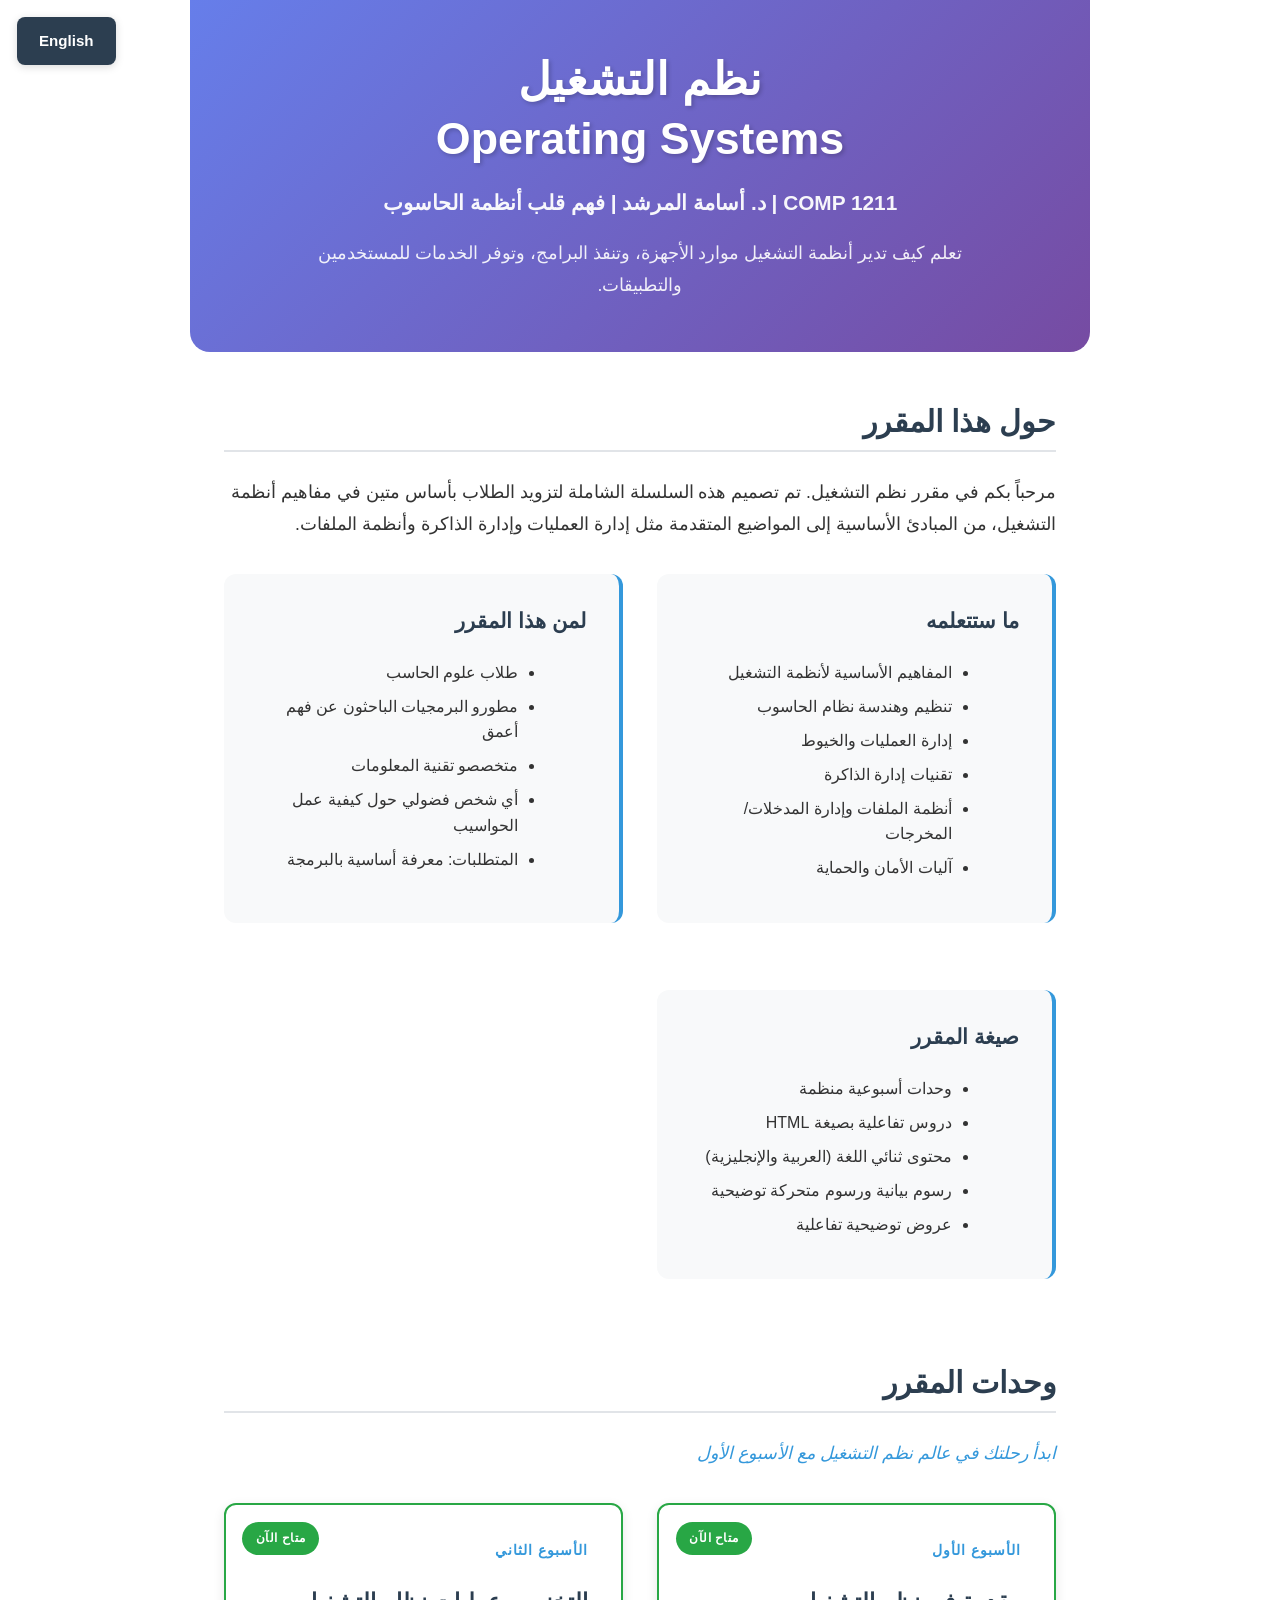
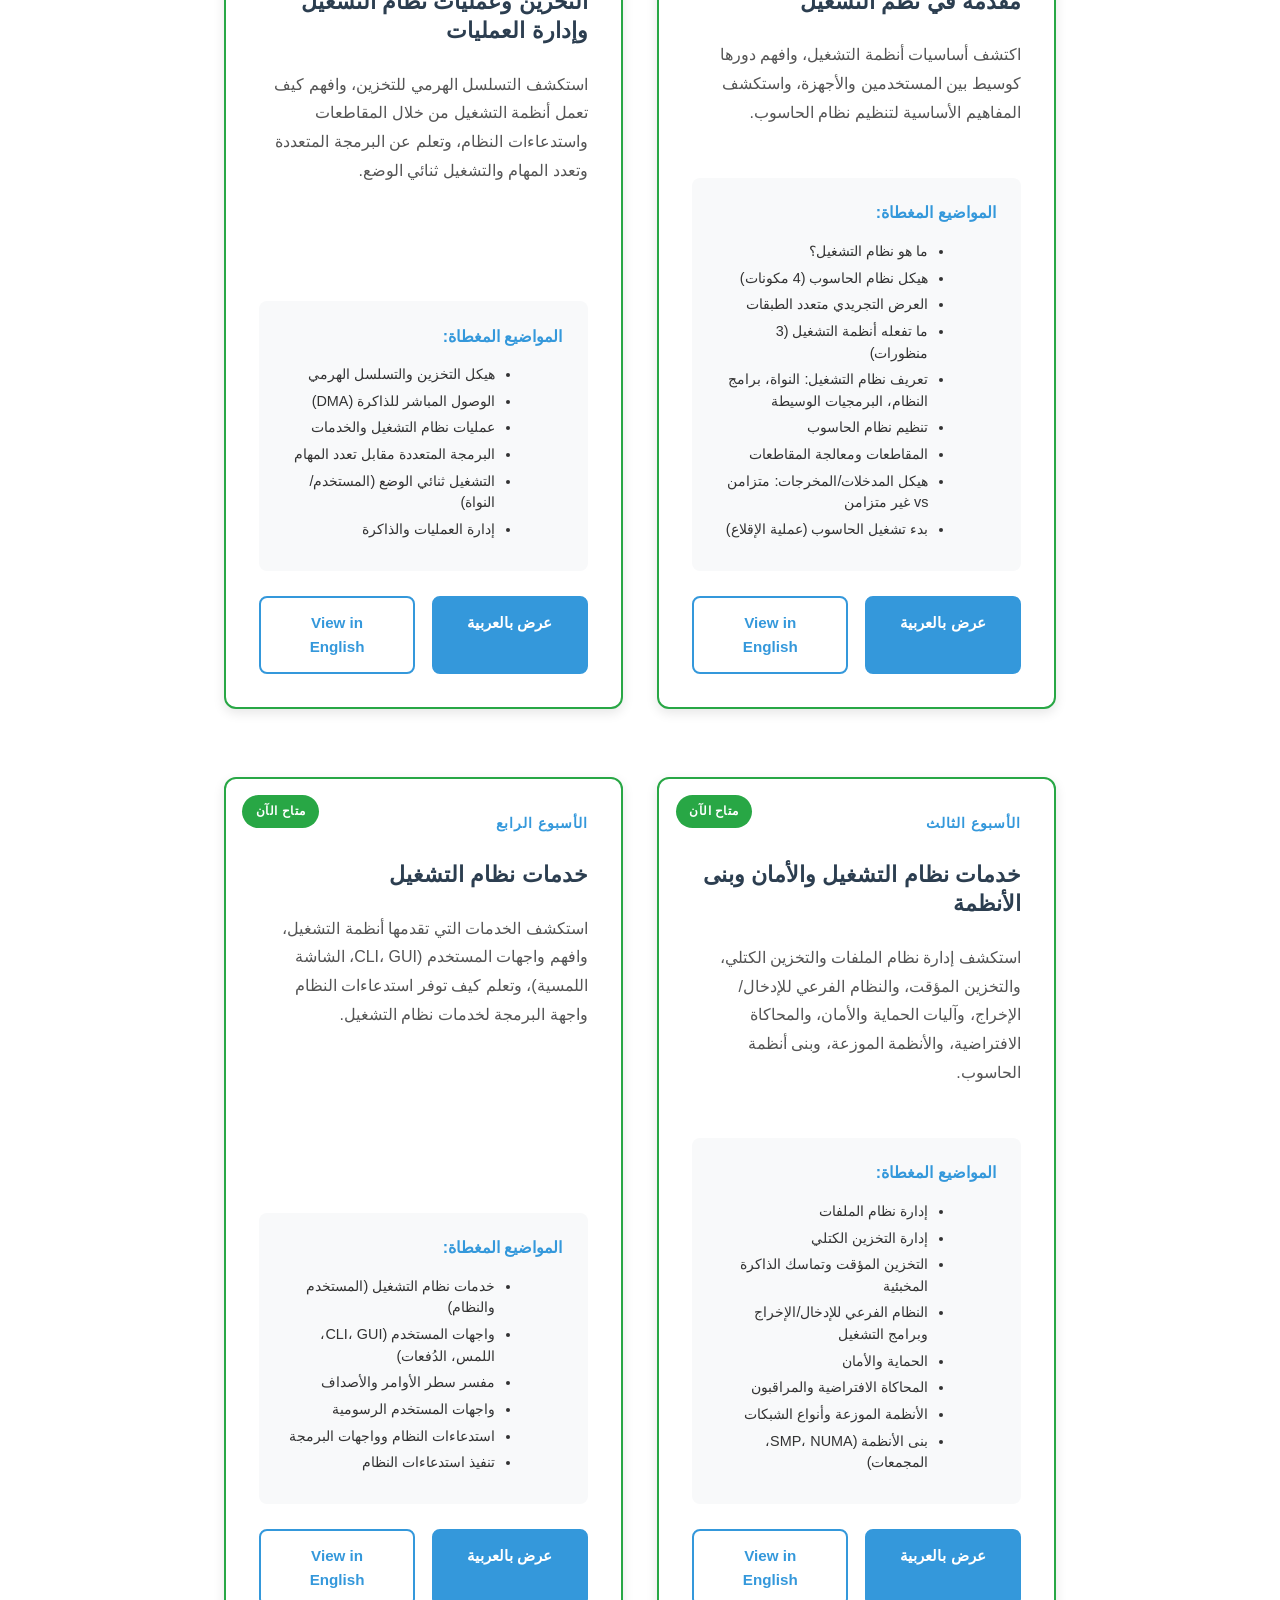
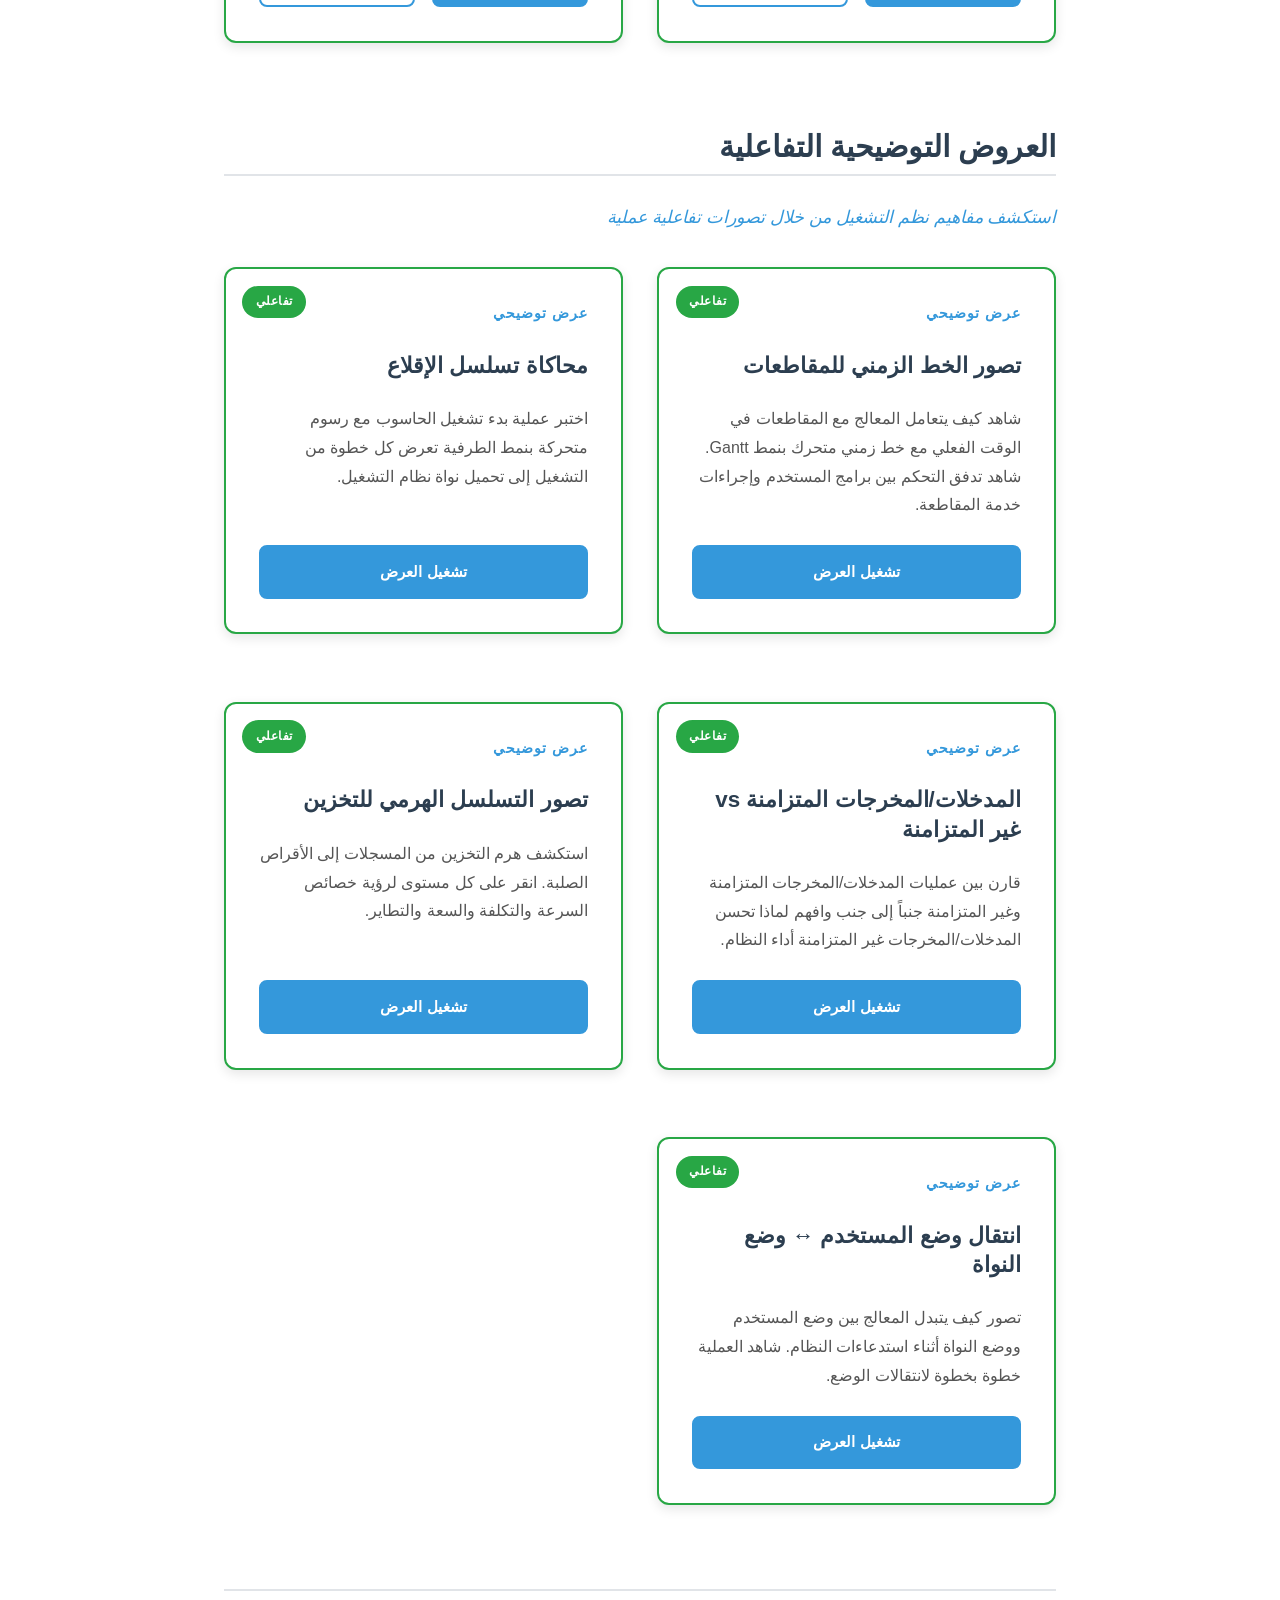
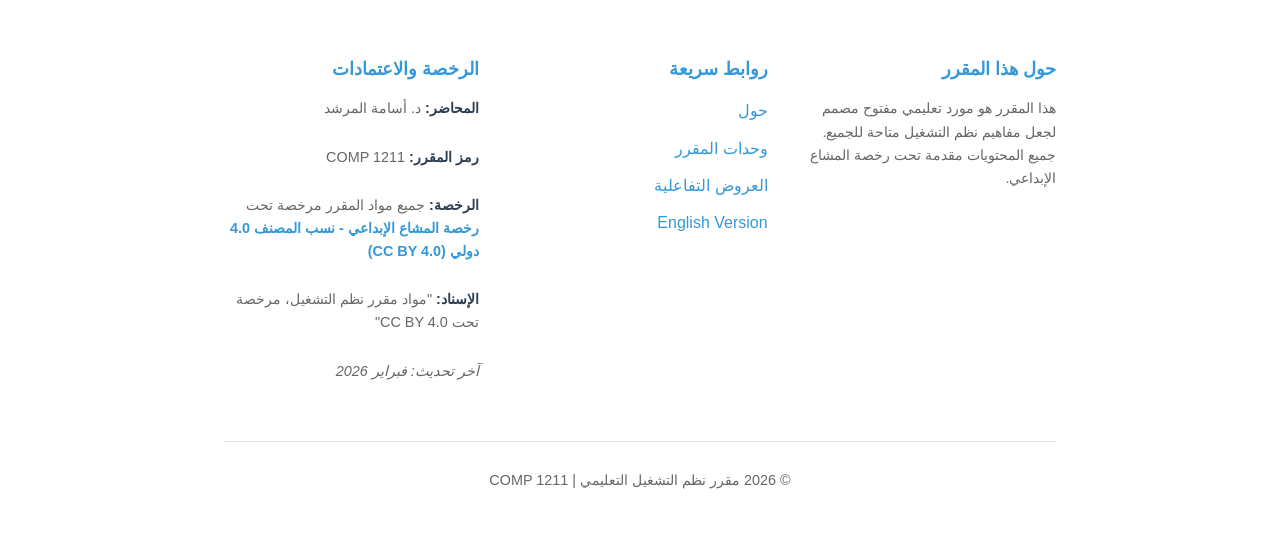
==== commit ab5c56c7: "Add Week 4: Operating-System Services (EN + AR) Covers OS services, CLI, GUI, system calls, and API " ====
--- a/index_ar.html
+++ b/index_ar.html
@@ -178,31 +178,36 @@
                     </div>
                 </article>
 
-                <!-- Week 4 - Coming Soon -->
-                <article class="week-card coming-soon">
+                <!-- Week 4 - Available -->
+                <article class="week-card available">
                     <div class="week-number">الأسبوع الرابع</div>
-                    <span class="status-badge coming-soon">قريباً</span>
-
-                    <h3>أنظمة الملفات والمدخلات/المخرجات</h3>
-                    <p class="week-description">
-                        افهم تنظيم نظام الملفات وهياكل الدليل وكيف تتعامل أنظمة التشغيل
-                        مع عمليات المدخلات/المخرجات بكفاءة.
+                    <span class="status-badge available">متاح الآن</span>
+
+                    <h3>خدمات نظام التشغيل</h3>
+                    <p class="week-description">
+                        استكشف الخدمات التي تقدمها أنظمة التشغيل، وافهم واجهات المستخدم
+                        (CLI، GUI، الشاشة اللمسية)، وتعلم كيف توفر استدعاءات النظام واجهة
+                        البرمجة لخدمات نظام التشغيل.
                     </p>
 
                     <div class="week-topics">
                         <h4>المواضيع المغطاة:</h4>
                         <ul>
-                            <li>مفهوم الملف وخصائصه</li>
-                            <li>هيكل الدليل</li>
-                            <li>تنفيذ نظام الملفات</li>
-                            <li>أجهزة وبرمجيات المدخلات/المخرجات</li>
-                            <li>جدولة القرص</li>
+                            <li>خدمات نظام التشغيل (المستخدم والنظام)</li>
+                            <li>واجهات المستخدم (CLI، GUI، اللمس، الدُفعات)</li>
+                            <li>مفسر سطر الأوامر والأصداف</li>
+                            <li>واجهات المستخدم الرسومية</li>
+                            <li>استدعاءات النظام وواجهات البرمجة</li>
+                            <li>تنفيذ استدعاءات النظام</li>
                         </ul>
                     </div>
 
                     <div class="week-actions">
-                        <a href="#" class="btn btn-disabled">
-                            <span>قريباً</span>
+                        <a href="weeks/week4_ar.html" class="btn btn-primary">
+                            <span>عرض بالعربية</span>
+                        </a>
+                        <a href="weeks/week4.html" class="btn btn-secondary">
+                            <span>View in English</span>
                         </a>
                     </div>
                 </article>
